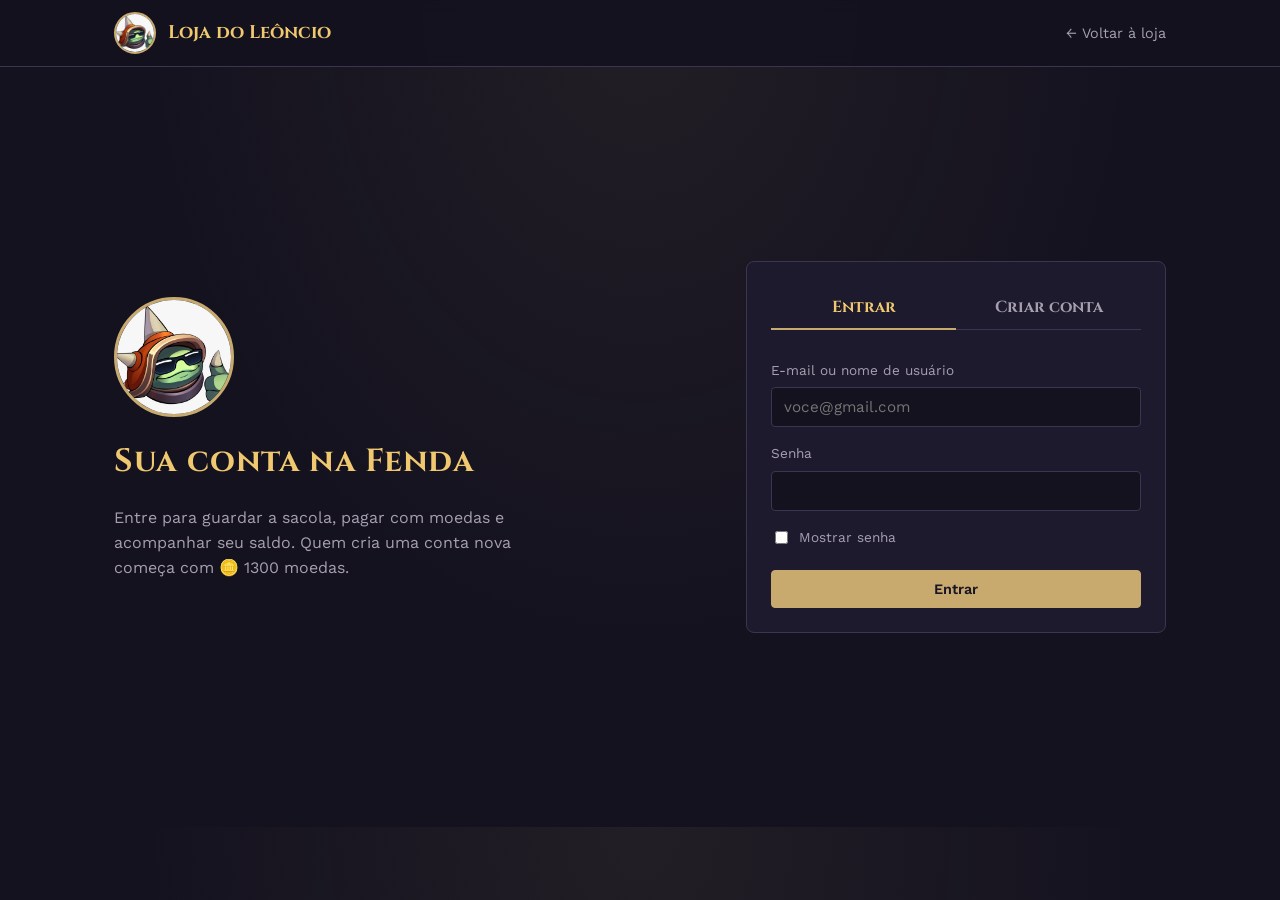
==== login.html @ d1f7e9c5 "Add files via upload" ====
<!DOCTYPE html>
<html lang="pt-BR">
<head>
  <meta charset="UTF-8">
  <meta name="viewport" content="width=device-width, initial-scale=1.0">
  <title>Entrar — Loja do Leôncio</title>
  <link rel="stylesheet" href="style.css">
</head>
<body class="pagina-auth">

  <header class="site-header">
    <div class="container">
      <a href="index.html" class="logo-lockup">
        <img src="imgs/Loja.jpg" alt="Logotipo da Loja do Leôncio">
        <span>Loja do Leôncio</span>
      </a>
      <a href="index.html" class="voltar-link" style="margin:0">&larr; Voltar à loja</a>
    </div>
  </header>

  <main class="auth-layout container">
    <div class="auth-boasvindas">
      <img src="imgs/Loja.jpg" alt="Leôncio, dono da loja" class="imagem-destaque">
      <h1>Sua conta na Fenda</h1>
      <p>Entre para guardar a sacola, pagar com moedas e acompanhar seu saldo. Quem cria uma conta nova começa com 🪙 1300 moedas.</p>
    </div>

    <div class="auth-cartao">
      <div class="auth-abas" role="tablist">
        <button type="button" class="auth-aba ativa" data-aba="entrar" role="tab" aria-selected="true">Entrar</button>
        <button type="button" class="auth-aba" data-aba="registrar" role="tab" aria-selected="false">Criar conta</button>
      </div>

      <p class="auth-aviso" id="auth-aviso" hidden>Entre na sua conta para adicionar itens à sacola.</p>
      <p class="auth-erro" id="auth-erro" role="alert" hidden></p>

      <form id="form-entrar" class="auth-form">
        <label for="identificador">E-mail ou nome de usuário</label>
        <input type="text" id="identificador" name="identificador" autocomplete="username" placeholder="voce@gmail.com" required>

        <label for="senha-entrar">Senha</label>
        <input type="password" id="senha-entrar" name="senha" data-senha autocomplete="current-password" required>

        <label class="mostrar-senha-rotulo"><input type="checkbox" class="mostrar-senha"> Mostrar senha</label>
        <button type="submit" class="btn btn-primary">Entrar</button>
      </form>

      <form id="form-registrar" class="auth-form" hidden>
        <label for="nome_usuario">Nome de usuário</label>
        <input type="text" id="nome_usuario" name="nome_usuario" autocomplete="username" minlength="3" maxlength="20" pattern="[A-Za-z0-9_]+" required>
        <small>3 a 20 caracteres: letras, números ou _</small>

        <label for="email-registrar">E-mail</label>
        <input type="email" id="email-registrar" name="email" autocomplete="email" placeholder="voce@gmail.com" required>

        <label for="senha-registrar">Senha</label>
        <input type="password" id="senha-registrar" name="senha" data-senha autocomplete="new-password" minlength="8" maxlength="72" required>
        <small>Mínimo de 8 caracteres</small>

        <label for="confirmar">Repita a senha</label>
        <input type="password" id="confirmar" name="confirmar" data-senha autocomplete="new-password" required>

        <label class="mostrar-senha-rotulo"><input type="checkbox" class="mostrar-senha"> Mostrar senhas</label>
        <button type="submit" class="btn btn-primary">Criar conta</button>
      </form>
    </div>
  </main>

  <script src="api.js"></script>
  <script src="login.js"></script>
</body>
</html>
---- style.css ----
@import url('https://fonts.googleapis.com/css2?family=Cinzel:wght@500;700&family=Work+Sans:wght@400;500;600&display=swap');

:root {
  --bg: #14121f;
  --surface: #1e1a2e;
  --border: #3c3552;
  --gold: #c8aa6e;
  --gold-bright: #f0c86f;
  --teal: #0ac8b9;
  --text: #efe6d8;
  --text-muted: #a79fb0;
  --radius: 4px;
  --max-width: 1100px;
}

* { box-sizing: border-box; }

html { scroll-behavior: smooth; }

body {
  margin: 0;
  background: var(--bg);
  background-image: radial-gradient(ellipse at top, rgba(200, 170, 110, 0.08), transparent 55%);
  color: var(--text);
  font-family: 'Work Sans', sans-serif;
  line-height: 1.55;
}

h1, h2, h3, h4 {
  font-family: 'Cinzel', serif;
  font-weight: 700;
  letter-spacing: 0.02em;
  color: var(--gold-bright);
  margin: 0 0 0.6em;
}

a { color: var(--teal); }
img { max-width: 100%; display: block; }

.container {
  max-width: var(--max-width);
  margin: 0 auto;
  padding: 0 24px;
}

.site-header {
  position: sticky;
  top: 0;
  z-index: 50;
  background: rgba(20, 18, 31, 0.92);
  backdrop-filter: blur(6px);
  border-bottom: 1px solid var(--border);
}

.site-header .container {
  display: flex;
  align-items: center;
  justify-content: space-between;
  gap: 16px;
  padding-top: 12px;
  padding-bottom: 12px;
}

.logo-lockup {
  display: flex;
  align-items: center;
  gap: 12px;
  text-decoration: none;
}

.logo-lockup img {
  width: 42px;
  height: 42px;
  border-radius: 50%;
  border: 2px solid var(--gold);
  object-fit: cover;
}

.logo-lockup span {
  font-family: 'Cinzel', serif;
  font-weight: 700;
  font-size: 1.15rem;
  color: var(--gold-bright);
}

.main-nav ul {
  list-style: none;
  display: flex;
  gap: 28px;
  margin: 0;
  padding: 0;
}

.main-nav a {
  text-decoration: none;
  color: var(--text);
  font-weight: 500;
  font-size: 0.95rem;
  padding-bottom: 4px;
  border-bottom: 2px solid transparent;
  transition: border-color 0.2s, color 0.2s;
  cursor: pointer;
}

.main-nav a:hover,
.main-nav a.ativo {
  color: var(--gold-bright);
  border-color: var(--gold);
}

.saldo-moedas {
  background: linear-gradient(180deg, var(--gold-bright), var(--gold));
  color: #241c0d;
  font-weight: 700;
  font-size: 0.9rem;
  padding: 7px 14px;
  border-radius: 999px;
  white-space: nowrap;
}

.carrinho-contador {
  display: inline-block;
  min-width: 1.4em;
  padding: 0 5px;
  margin-left: 4px;
  border-radius: 999px;
  background: var(--teal);
  color: #0a1f1d;
  font-size: 0.75rem;
  font-weight: 700;
  text-align: center;
}

.menu-toggle {
  display: none;
  background: none;
  border: 1px solid var(--border);
  border-radius: var(--radius);
  color: var(--text);
  font-size: 1.3rem;
  line-height: 1;
  padding: 6px 10px;
  cursor: pointer;
}

.menu-toggle:hover { border-color: var(--gold); color: var(--gold-bright); }

.btn {
  display: inline-block;
  font-family: 'Work Sans', sans-serif;
  font-weight: 600;
  font-size: 0.9rem;
  padding: 10px 20px;
  border-radius: var(--radius);
  border: 1px solid var(--gold);
  background: transparent;
  color: var(--gold-bright);
  text-decoration: none;
  cursor: pointer;
  transition: background 0.2s, color 0.2s;
}

.btn:hover { background: var(--gold); color: #1a1526; }

.btn-primary { background: var(--gold); color: #1a1526; }
.btn-primary:hover { background: var(--gold-bright); }

section {
  padding: 56px 0;
  border-bottom: 1px solid var(--border);
  scroll-margin-top: 80px;
}

section:last-of-type { border-bottom: none; }

.section-titulo { font-size: 1.6rem; margin-bottom: 8px; }

.section-intro {
  color: var(--text-muted);
  max-width: 640px;
  margin-bottom: 32px;
}

.hero { padding-top: 48px; }

.hero-conteudo {
  display: flex;
  align-items: center;
  gap: 32px;
}

.hero-conteudo .imagem-destaque {
  width: 140px;
  height: 140px;
  object-fit: cover;
  border-radius: 50%;
  border: 3px solid var(--gold);
  flex-shrink: 0;
}

.hero-conteudo h1 { font-size: 2rem; margin-bottom: 12px; }

.hero-conteudo p {
  color: var(--text-muted);
  max-width: 55ch;
  margin-bottom: 20px;
}

.Trilho {
  display: flex;
  overflow-x: auto;
  gap: 16px;
  padding: 6px 4px 14px;
}

.item {
  flex: 0 0 auto;
  width: 130px;
  text-align: center;
  border: 1px solid var(--border);
  border-radius: var(--radius);
  padding: 12px 10px 16px;
  background: var(--surface);
  transition: transform 0.2s, border-color 0.2s;
}

.item:hover { transform: translateY(-3px); border-color: var(--gold); }

.item img {
  width: 80px;
  height: 80px;
  object-fit: cover;
  margin: 0 auto 10px;
  border-radius: var(--radius);
  border: 1px solid var(--border);
}

.item h5 {
  margin: 0 0 6px;
  font-size: 0.85rem;
  font-family: 'Work Sans', sans-serif;
  font-weight: 600;
  color: var(--text);
  min-height: 2.4em;
}

.item .preco {
  color: var(--gold-bright);
  font-weight: 700;
  font-size: 0.85rem;
  margin: 0 0 10px;
}

.item .preco::before { content: '🪙 '; }

.item .btn-add-carrinho {
  display: block;
  width: 100%;
  margin-top: 6px;
  padding: 8px 6px;
  font-size: 0.78rem;
}

.catalogo-bloco { margin-bottom: 36px; }

.catalogo-bloco h3 {
  font-size: 1.15rem;
  margin-bottom: 14px;
  padding-bottom: 8px;
  border-bottom: 1px solid var(--border);
}

#detalhes { display: none; }
#detalhes.visivel { display: block; }

.voltar-link {
  display: inline-block;
  margin-bottom: 24px;
  font-size: 0.9rem;
  color: var(--text-muted);
  text-decoration: none;
  cursor: pointer;
}

.voltar-link:hover { color: var(--gold-bright); }

.detalhes-produto {
  display: grid;
  grid-template-columns: 320px 1fr;
  gap: 40px;
  align-items: start;
}

.detalhes-imagem img {
  width: 100%;
  border-radius: 8px;
  border: 1px solid var(--border);
  background: var(--surface);
  padding: 24px;
}

.detalhes-categoria { color: var(--teal); font-size: 0.85rem; margin-bottom: 6px; }
.detalhes-info h1 { font-size: 1.9rem; margin-bottom: 10px; }

.detalhes-avaliacao { color: var(--gold-bright); margin-bottom: 18px; }
.detalhes-avaliacao span { color: var(--text-muted); font-size: 0.85rem; margin-left: 6px; }

.detalhes-descricao { color: var(--text-muted); max-width: 60ch; margin-bottom: 20px; }

.detalhes-preco { font-size: 1.4rem; font-weight: 700; color: var(--gold-bright); margin-bottom: 4px; }
.detalhes-disponibilidade { color: var(--teal); font-size: 0.9rem; margin-bottom: 20px; }
.detalhes-confirmacao { margin-top: 14px; color: var(--teal); font-size: 0.9rem; }

.carrinho-item {
  display: flex;
  align-items: center;
  gap: 16px;
  padding: 14px 0;
  border-bottom: 1px solid var(--border);
}

.carrinho-item img {
  width: 56px;
  height: 56px;
  object-fit: cover;
  border-radius: var(--radius);
  border: 1px solid var(--border);
  flex-shrink: 0;
}

.carrinho-item-info { flex: 1; }
.carrinho-item-info h4 { margin: 0 0 4px; font-size: 1rem; }
.carrinho-item-info p { margin: 0; color: var(--gold-bright); font-weight: 700; font-size: 0.9rem; }

.btn-remover-item {
  background: transparent;
  border: 1px solid var(--border);
  color: var(--text-muted);
  border-radius: var(--radius);
  padding: 6px 12px;
  font-size: 0.85rem;
  cursor: pointer;
}

.btn-remover-item:hover { border-color: #e2726a; color: #e2726a; }

.carrinho-vazio { color: var(--text-muted); }

.carrinho-total {
  margin-top: 20px;
  font-size: 1.2rem;
  font-weight: 700;
  color: var(--gold-bright);
}

.contato-grid {
  display: grid;
  grid-template-columns: 1.3fr 1fr;
  gap: 48px;
}

#form-contato { display: flex; flex-direction: column; gap: 6px; }

#form-contato label { font-size: 0.85rem; color: var(--text-muted); margin-top: 12px; }

#form-contato input,
#form-contato textarea {
  font-family: 'Work Sans', sans-serif;
  background: var(--surface);
  border: 1px solid var(--border);
  border-radius: var(--radius);
  padding: 10px 12px;
  color: var(--text);
  font-size: 0.95rem;
  resize: vertical;
}

#form-contato input:focus,
#form-contato textarea:focus {
  outline: 2px solid var(--gold);
  outline-offset: 1px;
}

#form-contato button { margin-top: 18px; align-self: flex-start; }

.status-formulario { font-size: 0.9rem; margin-top: 10px; min-height: 1.2em; }
.status-formulario.sucesso { color: var(--teal); }
.status-formulario.erro { color: #e2726a; }

.contato-info p { margin: 8px 0; color: var(--text-muted); }
.contato-info strong { color: var(--text); }

.contato-mapa { margin-top: 20px; }
.contato-mapa img {
  width: 100%;
  max-width: 320px;
  border-radius: 6px;
  border: 1px solid var(--border);
}

footer {
  background: #0f0d18;
  color: var(--text-muted);
  padding: 40px 0 24px;
  border-top: 1px solid var(--border);
}

footer h3 { color: var(--gold-bright); text-align: center; }

.footer-conteudo {
  display: flex;
  justify-content: center;
  align-items: flex-start;
  gap: 48px;
  flex-wrap: wrap;
  margin-top: 20px;
}

.footer-contato p { margin: 6px 0; font-size: 0.9rem; }
.footer-contato strong { color: var(--text); }

.footer-mapa img {
  width: 220px;
  height: auto;
  border-radius: 6px;
  border: 1px solid var(--border);
}

.footer-social {
  display: flex;
  gap: 16px;
  justify-content: center;
  margin-top: 24px;
}

.footer-social a {
  color: var(--text-muted);
  text-decoration: none;
  font-size: 0.85rem;
  border: 1px solid var(--border);
  padding: 6px 14px;
  border-radius: 999px;
  transition: border-color 0.2s, color 0.2s;
}

.footer-social a:hover { border-color: var(--gold); color: var(--gold-bright); }

@media (max-width: 720px) {
  .contato-grid { grid-template-columns: 1fr; }
  .detalhes-produto { grid-template-columns: 1fr; }
}

@media (max-width: 640px) {
  .site-header .container { flex-wrap: wrap; position: relative; }
  .footer-conteudo { gap: 28px; }
  .hero-conteudo { flex-direction: column; text-align: center; }

  .menu-toggle { display: block; order: 3; }

  .main-nav {
    order: 4;
    width: 100%;
    max-height: 0;
    overflow: hidden;
    transition: max-height 0.25s ease;
  }

  .main-nav.aberto { max-height: 260px; }

  .main-nav ul {
    flex-direction: column;
    gap: 4px;
    padding: 12px 0 6px;
  }

  .main-nav a {
    display: block;
    padding: 8px 4px;
  }
}

.conta-logado { display: flex; align-items: center; gap: 12px; }
.conta-nome { font-weight: 600; font-size: 0.9rem; color: var(--text); }
.conta-entrar { padding: 7px 16px; }

.btn-sair {
  background: transparent;
  border: 1px solid var(--border);
  border-radius: var(--radius);
  color: var(--text-muted);
  font-family: inherit;
  font-size: 0.85rem;
  padding: 6px 12px;
  cursor: pointer;
}
.btn-sair:hover { border-color: var(--gold); color: var(--gold-bright); }

.quantidade { display: flex; align-items: center; gap: 10px; }
.quantidade span { min-width: 1.5em; text-align: center; font-weight: 600; }

.btn-qtd {
  width: 30px;
  height: 30px;
  border-radius: var(--radius);
  border: 1px solid var(--border);
  background: transparent;
  color: var(--text);
  font-size: 1.1rem;
  line-height: 1;
  cursor: pointer;
}
.btn-qtd:hover { border-color: var(--gold); color: var(--gold-bright); }

.pagamento {
  margin-top: 28px;
  padding: 20px 24px;
  max-width: 460px;
  background: var(--surface);
  border: 1px solid var(--border);
  border-radius: 8px;
}
.pagamento h3 { font-size: 1.1rem; }

.pagamento-resumo { margin: 0 0 14px; }
.pagamento-resumo div { display: flex; justify-content: space-between; padding: 6px 0; border-bottom: 1px solid var(--border); }
.pagamento-resumo dt { color: var(--text-muted); }
.pagamento-resumo dd { margin: 0; font-weight: 700; color: var(--gold-bright); }
.pagamento-forma { color: var(--text-muted); font-size: 0.9rem; margin: 0 0 14px; }
.btn:disabled { opacity: 0.5; cursor: not-allowed; }

.pagina-auth .site-header .container { justify-content: space-between; }

.auth-layout {
  display: grid;
  grid-template-columns: 1fr minmax(320px, 420px);
  gap: 56px;
  align-items: center;
  min-height: calc(100vh - 140px);
  padding-top: 40px;
  padding-bottom: 40px;
}

.auth-boasvindas .imagem-destaque {
  width: 120px;
  height: 120px;
  object-fit: cover;
  border-radius: 50%;
  border: 3px solid var(--gold);
  margin-bottom: 20px;
}
.auth-boasvindas h1 { font-size: 2rem; }
.auth-boasvindas p { color: var(--text-muted); max-width: 46ch; }

.auth-cartao {
  background: var(--surface);
  border: 1px solid var(--border);
  border-radius: 8px;
  padding: 24px;
}

.auth-abas { display: flex; margin-bottom: 20px; border-bottom: 1px solid var(--border); }

.auth-aba {
  flex: 1;
  background: none;
  border: none;
  border-bottom: 2px solid transparent;
  margin-bottom: -1px;
  padding: 10px 0;
  color: var(--text-muted);
  font-family: 'Cinzel', serif;
  font-weight: 700;
  font-size: 1rem;
  cursor: pointer;
}
.auth-aba:hover { color: var(--text); }
.auth-aba.ativa { color: var(--gold-bright); border-bottom-color: var(--gold); }

.auth-form { display: flex; flex-direction: column; gap: 6px; }
.auth-form[hidden] { display: none; }
.auth-form label { font-size: 0.85rem; color: var(--text-muted); margin-top: 10px; }
.auth-form small { color: var(--text-muted); font-size: 0.78rem; }

.auth-form input[type="text"],
.auth-form input[type="email"],
.auth-form input[type="password"] {
  font-family: 'Work Sans', sans-serif;
  background: var(--bg);
  border: 1px solid var(--border);
  border-radius: var(--radius);
  padding: 10px 12px;
  color: var(--text);
  font-size: 0.95rem;
}
.auth-form input:focus { outline: 2px solid var(--gold); outline-offset: 1px; }

.mostrar-senha-rotulo { display: flex; align-items: center; gap: 8px; cursor: pointer; }
.auth-form button[type="submit"] { margin-top: 16px; }

.auth-erro, .auth-aviso { margin: 0 0 14px; padding: 10px 12px; border-radius: var(--radius); font-size: 0.9rem; }
.auth-erro { color: #f0b3ae; border: 1px solid #e2726a; background: rgba(226, 114, 106, 0.1); }
.auth-aviso { color: var(--teal); border: 1px solid var(--teal); background: rgba(10, 200, 185, 0.08); }
.auth-erro[hidden], .auth-aviso[hidden] { display: none; }

@media (max-width: 720px) {
  .auth-layout { grid-template-columns: 1fr; gap: 28px; min-height: 0; }
}

@media (max-width: 640px) {
  .conta-nome { display: none; }
  .carrinho-item { flex-wrap: wrap; }
}

[hidden] { display: none !important; }
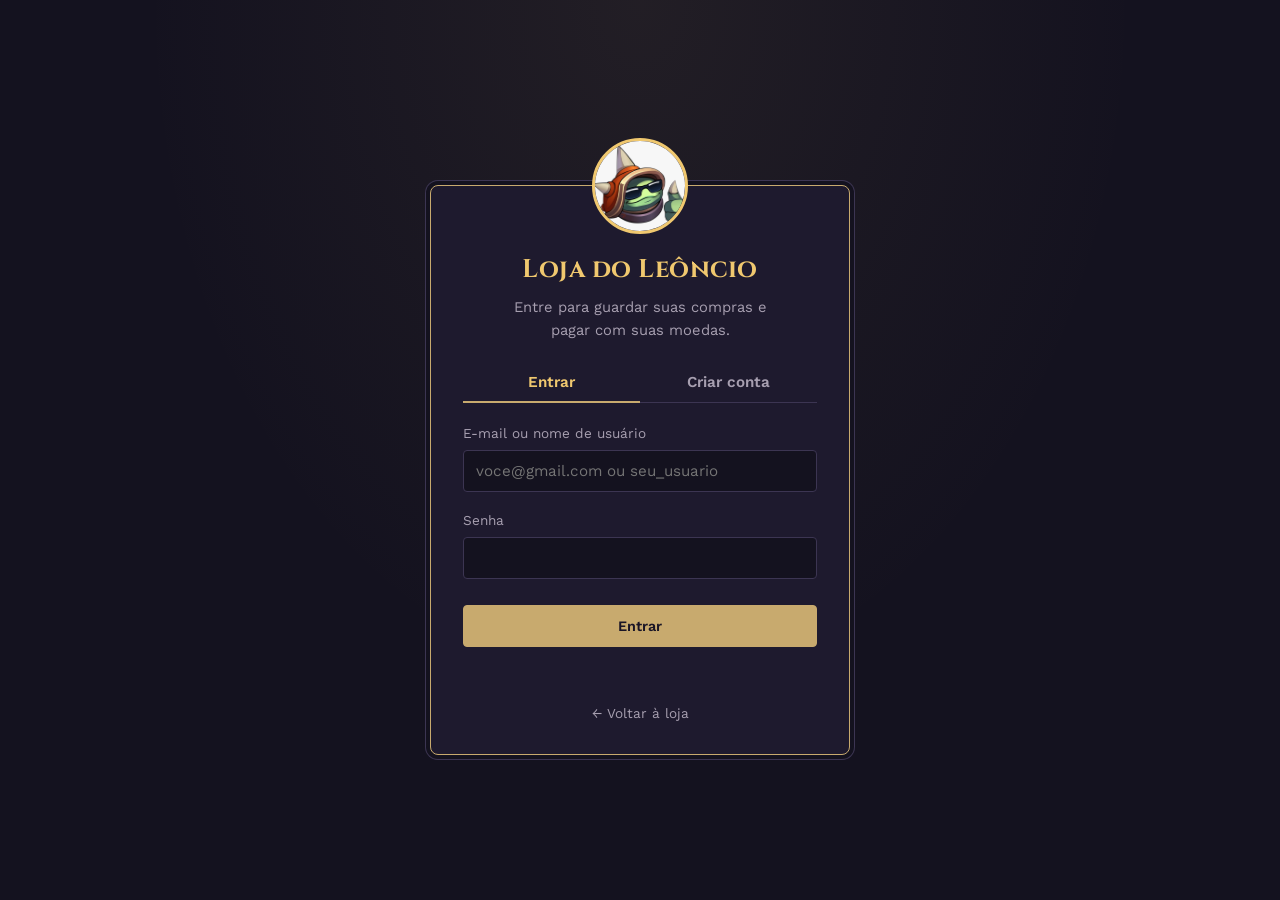
==== commit cad977c6: "Add files via upload" ====
--- a/login.html
+++ b/login.html
@@ -6,64 +6,51 @@
   <title>Entrar — Loja do Leôncio</title>
   <link rel="stylesheet" href="style.css">
 </head>
-<body class="pagina-auth">
+<body class="pagina-login">
 
-  <header class="site-header">
-    <div class="container">
-      <a href="index.html" class="logo-lockup">
-        <img src="imgs/Loja.jpg" alt="Logotipo da Loja do Leôncio">
-        <span>Loja do Leôncio</span>
-      </a>
-      <a href="index.html" class="voltar-link" style="margin:0">&larr; Voltar à loja</a>
-    </div>
-  </header>
+  <main class="login-cartao">
+    <a href="index.html" class="login-medalhao" aria-label="Voltar para a loja">
+      <img src="imgs/Loja.jpg" alt="Logotipo da Loja do Leôncio">
+    </a>
 
-  <main class="auth-layout container">
-    <div class="auth-boasvindas">
-      <img src="imgs/Loja.jpg" alt="Leôncio, dono da loja" class="imagem-destaque">
-      <h1>Sua conta na Fenda</h1>
-      <p>Entre para guardar a sacola, pagar com moedas e acompanhar seu saldo. Quem cria uma conta nova começa com 🪙 1300 moedas.</p>
+    <h1>Loja do Leôncio</h1>
+    <p class="login-subtitulo">Entre para guardar suas compras e pagar com suas moedas.</p>
+
+    <div class="login-abas" role="tablist">
+      <button type="button" role="tab" id="aba-entrar" aria-selected="true" aria-controls="form-login">Entrar</button>
+      <button type="button" role="tab" id="aba-cadastro" aria-selected="false" aria-controls="form-cadastro">Criar conta</button>
     </div>
 
-    <div class="auth-cartao">
-      <div class="auth-abas" role="tablist">
-        <button type="button" class="auth-aba ativa" data-aba="entrar" role="tab" aria-selected="true">Entrar</button>
-        <button type="button" class="auth-aba" data-aba="registrar" role="tab" aria-selected="false">Criar conta</button>
-      </div>
+    <!-- Entrar: e-mail OU nome de usuário -->
+    <form id="form-login" class="login-form" role="tabpanel" aria-labelledby="aba-entrar" novalidate>
+      <label for="login-identificador">E-mail ou nome de usuário</label>
+      <input type="text" id="login-identificador" autocomplete="username" placeholder="voce@gmail.com ou seu_usuario">
 
-      <p class="auth-aviso" id="auth-aviso" hidden>Entre na sua conta para adicionar itens à sacola.</p>
-      <p class="auth-erro" id="auth-erro" role="alert" hidden></p>
+      <label for="login-senha">Senha</label>
+      <input type="password" id="login-senha" autocomplete="current-password">
 
-      <form id="form-entrar" class="auth-form">
-        <label for="identificador">E-mail ou nome de usuário</label>
-        <input type="text" id="identificador" name="identificador" autocomplete="username" placeholder="voce@gmail.com" required>
+      <button type="submit" class="btn btn-primary">Entrar</button>
+    </form>
 
-        <label for="senha-entrar">Senha</label>
-        <input type="password" id="senha-entrar" name="senha" data-senha autocomplete="current-password" required>
+    <!-- Criar conta -->
+    <form id="form-cadastro" class="login-form" role="tabpanel" aria-labelledby="aba-cadastro" hidden novalidate>
+      <label for="cadastro-usuario">Nome de usuário</label>
+      <input type="text" id="cadastro-usuario" autocomplete="username" maxlength="20" placeholder="3 a 20 letras, números ou _">
 
-        <label class="mostrar-senha-rotulo"><input type="checkbox" class="mostrar-senha"> Mostrar senha</label>
-        <button type="submit" class="btn btn-primary">Entrar</button>
-      </form>
+      <label for="cadastro-email">E-mail</label>
+      <input type="email" id="cadastro-email" autocomplete="email" placeholder="voce@gmail.com">
 
-      <form id="form-registrar" class="auth-form" hidden>
-        <label for="nome_usuario">Nome de usuário</label>
-        <input type="text" id="nome_usuario" name="nome_usuario" autocomplete="username" minlength="3" maxlength="20" pattern="[A-Za-z0-9_]+" required>
-        <small>3 a 20 caracteres: letras, números ou _</small>
+      <label for="cadastro-senha">Senha</label>
+      <input type="password" id="cadastro-senha" autocomplete="new-password" placeholder="Mínimo de 8 caracteres">
 
-        <label for="email-registrar">E-mail</label>
-        <input type="email" id="email-registrar" name="email" autocomplete="email" placeholder="voce@gmail.com" required>
+      <label for="cadastro-senha2">Repita a senha</label>
+      <input type="password" id="cadastro-senha2" autocomplete="new-password">
 
-        <label for="senha-registrar">Senha</label>
-        <input type="password" id="senha-registrar" name="senha" data-senha autocomplete="new-password" minlength="8" maxlength="72" required>
-        <small>Mínimo de 8 caracteres</small>
+      <button type="submit" class="btn btn-primary">Criar conta e ganhar 🪙 1300</button>
+    </form>
 
-        <label for="confirmar">Repita a senha</label>
-        <input type="password" id="confirmar" name="confirmar" data-senha autocomplete="new-password" required>
-
-        <label class="mostrar-senha-rotulo"><input type="checkbox" class="mostrar-senha"> Mostrar senhas</label>
-        <button type="submit" class="btn btn-primary">Criar conta</button>
-      </form>
-    </div>
+    <p id="login-status" class="status-formulario" role="status"></p>
+    <a href="index.html" class="login-voltar">&larr; Voltar à loja</a>
   </main>
 
   <script src="api.js"></script>
--- a/style.css
+++ b/style.css
@@ -1,614 +1,626 @@
-@import url('https://fonts.googleapis.com/css2?family=Cinzel:wght@500;700&family=Work+Sans:wght@400;500;600&display=swap');
-
-:root {
-  --bg: #14121f;
-  --surface: #1e1a2e;
-  --border: #3c3552;
-  --gold: #c8aa6e;
-  --gold-bright: #f0c86f;
-  --teal: #0ac8b9;
-  --text: #efe6d8;
-  --text-muted: #a79fb0;
-  --radius: 4px;
-  --max-width: 1100px;
-}
-
-* { box-sizing: border-box; }
-
-html { scroll-behavior: smooth; }
-
-body {
-  margin: 0;
-  background: var(--bg);
-  background-image: radial-gradient(ellipse at top, rgba(200, 170, 110, 0.08), transparent 55%);
-  color: var(--text);
-  font-family: 'Work Sans', sans-serif;
-  line-height: 1.55;
-}
-
-h1, h2, h3, h4 {
-  font-family: 'Cinzel', serif;
-  font-weight: 700;
-  letter-spacing: 0.02em;
-  color: var(--gold-bright);
-  margin: 0 0 0.6em;
-}
-
-a { color: var(--teal); }
-img { max-width: 100%; display: block; }
-
-.container {
-  max-width: var(--max-width);
-  margin: 0 auto;
-  padding: 0 24px;
-}
-
-.site-header {
-  position: sticky;
-  top: 0;
-  z-index: 50;
-  background: rgba(20, 18, 31, 0.92);
-  backdrop-filter: blur(6px);
-  border-bottom: 1px solid var(--border);
-}
-
-.site-header .container {
-  display: flex;
-  align-items: center;
-  justify-content: space-between;
-  gap: 16px;
-  padding-top: 12px;
-  padding-bottom: 12px;
-}
-
-.logo-lockup {
-  display: flex;
-  align-items: center;
-  gap: 12px;
-  text-decoration: none;
-}
-
-.logo-lockup img {
-  width: 42px;
-  height: 42px;
-  border-radius: 50%;
-  border: 2px solid var(--gold);
-  object-fit: cover;
-}
-
-.logo-lockup span {
-  font-family: 'Cinzel', serif;
-  font-weight: 700;
-  font-size: 1.15rem;
-  color: var(--gold-bright);
-}
-
-.main-nav ul {
-  list-style: none;
-  display: flex;
-  gap: 28px;
-  margin: 0;
-  padding: 0;
-}
-
-.main-nav a {
-  text-decoration: none;
-  color: var(--text);
-  font-weight: 500;
-  font-size: 0.95rem;
-  padding-bottom: 4px;
-  border-bottom: 2px solid transparent;
-  transition: border-color 0.2s, color 0.2s;
-  cursor: pointer;
-}
-
-.main-nav a:hover,
-.main-nav a.ativo {
-  color: var(--gold-bright);
-  border-color: var(--gold);
-}
-
-.saldo-moedas {
-  background: linear-gradient(180deg, var(--gold-bright), var(--gold));
-  color: #241c0d;
-  font-weight: 700;
-  font-size: 0.9rem;
-  padding: 7px 14px;
-  border-radius: 999px;
-  white-space: nowrap;
-}
-
-.carrinho-contador {
-  display: inline-block;
-  min-width: 1.4em;
-  padding: 0 5px;
-  margin-left: 4px;
-  border-radius: 999px;
-  background: var(--teal);
-  color: #0a1f1d;
-  font-size: 0.75rem;
-  font-weight: 700;
-  text-align: center;
-}
-
-.menu-toggle {
-  display: none;
-  background: none;
-  border: 1px solid var(--border);
-  border-radius: var(--radius);
-  color: var(--text);
-  font-size: 1.3rem;
-  line-height: 1;
-  padding: 6px 10px;
-  cursor: pointer;
-}
-
-.menu-toggle:hover { border-color: var(--gold); color: var(--gold-bright); }
-
-.btn {
-  display: inline-block;
-  font-family: 'Work Sans', sans-serif;
-  font-weight: 600;
-  font-size: 0.9rem;
-  padding: 10px 20px;
-  border-radius: var(--radius);
-  border: 1px solid var(--gold);
-  background: transparent;
-  color: var(--gold-bright);
-  text-decoration: none;
-  cursor: pointer;
-  transition: background 0.2s, color 0.2s;
-}
-
-.btn:hover { background: var(--gold); color: #1a1526; }
-
-.btn-primary { background: var(--gold); color: #1a1526; }
-.btn-primary:hover { background: var(--gold-bright); }
-
-section {
-  padding: 56px 0;
-  border-bottom: 1px solid var(--border);
-  scroll-margin-top: 80px;
-}
-
-section:last-of-type { border-bottom: none; }
-
-.section-titulo { font-size: 1.6rem; margin-bottom: 8px; }
-
-.section-intro {
-  color: var(--text-muted);
-  max-width: 640px;
-  margin-bottom: 32px;
-}
-
-.hero { padding-top: 48px; }
-
-.hero-conteudo {
-  display: flex;
-  align-items: center;
-  gap: 32px;
-}
-
-.hero-conteudo .imagem-destaque {
-  width: 140px;
-  height: 140px;
-  object-fit: cover;
-  border-radius: 50%;
-  border: 3px solid var(--gold);
-  flex-shrink: 0;
-}
-
-.hero-conteudo h1 { font-size: 2rem; margin-bottom: 12px; }
-
-.hero-conteudo p {
-  color: var(--text-muted);
-  max-width: 55ch;
-  margin-bottom: 20px;
-}
-
-.Trilho {
-  display: flex;
-  overflow-x: auto;
-  gap: 16px;
-  padding: 6px 4px 14px;
-}
-
-.item {
-  flex: 0 0 auto;
-  width: 130px;
-  text-align: center;
-  border: 1px solid var(--border);
-  border-radius: var(--radius);
-  padding: 12px 10px 16px;
-  background: var(--surface);
-  transition: transform 0.2s, border-color 0.2s;
-}
-
-.item:hover { transform: translateY(-3px); border-color: var(--gold); }
-
-.item img {
-  width: 80px;
-  height: 80px;
-  object-fit: cover;
-  margin: 0 auto 10px;
-  border-radius: var(--radius);
-  border: 1px solid var(--border);
-}
-
-.item h5 {
-  margin: 0 0 6px;
-  font-size: 0.85rem;
-  font-family: 'Work Sans', sans-serif;
-  font-weight: 600;
-  color: var(--text);
-  min-height: 2.4em;
-}
-
-.item .preco {
-  color: var(--gold-bright);
-  font-weight: 700;
-  font-size: 0.85rem;
-  margin: 0 0 10px;
-}
-
-.item .preco::before { content: '🪙 '; }
-
-.item .btn-add-carrinho {
-  display: block;
-  width: 100%;
-  margin-top: 6px;
-  padding: 8px 6px;
-  font-size: 0.78rem;
-}
-
-.catalogo-bloco { margin-bottom: 36px; }
-
-.catalogo-bloco h3 {
-  font-size: 1.15rem;
-  margin-bottom: 14px;
-  padding-bottom: 8px;
-  border-bottom: 1px solid var(--border);
-}
-
-#detalhes { display: none; }
-#detalhes.visivel { display: block; }
-
-.voltar-link {
-  display: inline-block;
-  margin-bottom: 24px;
-  font-size: 0.9rem;
-  color: var(--text-muted);
-  text-decoration: none;
-  cursor: pointer;
-}
-
-.voltar-link:hover { color: var(--gold-bright); }
-
-.detalhes-produto {
-  display: grid;
-  grid-template-columns: 320px 1fr;
-  gap: 40px;
-  align-items: start;
-}
-
-.detalhes-imagem img {
-  width: 100%;
-  border-radius: 8px;
-  border: 1px solid var(--border);
-  background: var(--surface);
-  padding: 24px;
-}
-
-.detalhes-categoria { color: var(--teal); font-size: 0.85rem; margin-bottom: 6px; }
-.detalhes-info h1 { font-size: 1.9rem; margin-bottom: 10px; }
-
-.detalhes-avaliacao { color: var(--gold-bright); margin-bottom: 18px; }
-.detalhes-avaliacao span { color: var(--text-muted); font-size: 0.85rem; margin-left: 6px; }
-
-.detalhes-descricao { color: var(--text-muted); max-width: 60ch; margin-bottom: 20px; }
-
-.detalhes-preco { font-size: 1.4rem; font-weight: 700; color: var(--gold-bright); margin-bottom: 4px; }
-.detalhes-disponibilidade { color: var(--teal); font-size: 0.9rem; margin-bottom: 20px; }
-.detalhes-confirmacao { margin-top: 14px; color: var(--teal); font-size: 0.9rem; }
-
-.carrinho-item {
-  display: flex;
-  align-items: center;
-  gap: 16px;
-  padding: 14px 0;
-  border-bottom: 1px solid var(--border);
-}
-
-.carrinho-item img {
-  width: 56px;
-  height: 56px;
-  object-fit: cover;
-  border-radius: var(--radius);
-  border: 1px solid var(--border);
-  flex-shrink: 0;
-}
-
-.carrinho-item-info { flex: 1; }
-.carrinho-item-info h4 { margin: 0 0 4px; font-size: 1rem; }
-.carrinho-item-info p { margin: 0; color: var(--gold-bright); font-weight: 700; font-size: 0.9rem; }
-
-.btn-remover-item {
-  background: transparent;
-  border: 1px solid var(--border);
-  color: var(--text-muted);
-  border-radius: var(--radius);
-  padding: 6px 12px;
-  font-size: 0.85rem;
-  cursor: pointer;
-}
-
-.btn-remover-item:hover { border-color: #e2726a; color: #e2726a; }
-
-.carrinho-vazio { color: var(--text-muted); }
-
-.carrinho-total {
-  margin-top: 20px;
-  font-size: 1.2rem;
-  font-weight: 700;
-  color: var(--gold-bright);
-}
-
-.contato-grid {
-  display: grid;
-  grid-template-columns: 1.3fr 1fr;
-  gap: 48px;
-}
-
-#form-contato { display: flex; flex-direction: column; gap: 6px; }
-
-#form-contato label { font-size: 0.85rem; color: var(--text-muted); margin-top: 12px; }
-
-#form-contato input,
-#form-contato textarea {
-  font-family: 'Work Sans', sans-serif;
-  background: var(--surface);
-  border: 1px solid var(--border);
-  border-radius: var(--radius);
-  padding: 10px 12px;
-  color: var(--text);
-  font-size: 0.95rem;
-  resize: vertical;
-}
-
-#form-contato input:focus,
-#form-contato textarea:focus {
-  outline: 2px solid var(--gold);
-  outline-offset: 1px;
-}
-
-#form-contato button { margin-top: 18px; align-self: flex-start; }
-
-.status-formulario { font-size: 0.9rem; margin-top: 10px; min-height: 1.2em; }
-.status-formulario.sucesso { color: var(--teal); }
-.status-formulario.erro { color: #e2726a; }
-
-.contato-info p { margin: 8px 0; color: var(--text-muted); }
-.contato-info strong { color: var(--text); }
-
-.contato-mapa { margin-top: 20px; }
-.contato-mapa img {
-  width: 100%;
-  max-width: 320px;
-  border-radius: 6px;
-  border: 1px solid var(--border);
-}
-
-footer {
-  background: #0f0d18;
-  color: var(--text-muted);
-  padding: 40px 0 24px;
-  border-top: 1px solid var(--border);
-}
-
-footer h3 { color: var(--gold-bright); text-align: center; }
-
-.footer-conteudo {
-  display: flex;
-  justify-content: center;
-  align-items: flex-start;
-  gap: 48px;
-  flex-wrap: wrap;
-  margin-top: 20px;
-}
-
-.footer-contato p { margin: 6px 0; font-size: 0.9rem; }
-.footer-contato strong { color: var(--text); }
-
-.footer-mapa img {
-  width: 220px;
-  height: auto;
-  border-radius: 6px;
-  border: 1px solid var(--border);
-}
-
-.footer-social {
-  display: flex;
-  gap: 16px;
-  justify-content: center;
-  margin-top: 24px;
-}
-
-.footer-social a {
-  color: var(--text-muted);
-  text-decoration: none;
-  font-size: 0.85rem;
-  border: 1px solid var(--border);
-  padding: 6px 14px;
-  border-radius: 999px;
-  transition: border-color 0.2s, color 0.2s;
-}
-
-.footer-social a:hover { border-color: var(--gold); color: var(--gold-bright); }
-
-@media (max-width: 720px) {
-  .contato-grid { grid-template-columns: 1fr; }
-  .detalhes-produto { grid-template-columns: 1fr; }
-}
-
-@media (max-width: 640px) {
-  .site-header .container { flex-wrap: wrap; position: relative; }
-  .footer-conteudo { gap: 28px; }
-  .hero-conteudo { flex-direction: column; text-align: center; }
-
-  .menu-toggle { display: block; order: 3; }
-
-  .main-nav {
-    order: 4;
-    width: 100%;
-    max-height: 0;
-    overflow: hidden;
-    transition: max-height 0.25s ease;
-  }
-
-  .main-nav.aberto { max-height: 260px; }
-
-  .main-nav ul {
-    flex-direction: column;
-    gap: 4px;
-    padding: 12px 0 6px;
-  }
-
-  .main-nav a {
-    display: block;
-    padding: 8px 4px;
-  }
-}
-
-.conta-logado { display: flex; align-items: center; gap: 12px; }
-.conta-nome { font-weight: 600; font-size: 0.9rem; color: var(--text); }
-.conta-entrar { padding: 7px 16px; }
-
-.btn-sair {
-  background: transparent;
-  border: 1px solid var(--border);
-  border-radius: var(--radius);
-  color: var(--text-muted);
-  font-family: inherit;
-  font-size: 0.85rem;
-  padding: 6px 12px;
-  cursor: pointer;
-}
-.btn-sair:hover { border-color: var(--gold); color: var(--gold-bright); }
-
-.quantidade { display: flex; align-items: center; gap: 10px; }
-.quantidade span { min-width: 1.5em; text-align: center; font-weight: 600; }
-
-.btn-qtd {
-  width: 30px;
-  height: 30px;
-  border-radius: var(--radius);
-  border: 1px solid var(--border);
-  background: transparent;
-  color: var(--text);
-  font-size: 1.1rem;
-  line-height: 1;
-  cursor: pointer;
-}
-.btn-qtd:hover { border-color: var(--gold); color: var(--gold-bright); }
-
-.pagamento {
-  margin-top: 28px;
-  padding: 20px 24px;
-  max-width: 460px;
-  background: var(--surface);
-  border: 1px solid var(--border);
-  border-radius: 8px;
-}
-.pagamento h3 { font-size: 1.1rem; }
-
-.pagamento-resumo { margin: 0 0 14px; }
-.pagamento-resumo div { display: flex; justify-content: space-between; padding: 6px 0; border-bottom: 1px solid var(--border); }
-.pagamento-resumo dt { color: var(--text-muted); }
-.pagamento-resumo dd { margin: 0; font-weight: 700; color: var(--gold-bright); }
-.pagamento-forma { color: var(--text-muted); font-size: 0.9rem; margin: 0 0 14px; }
-.btn:disabled { opacity: 0.5; cursor: not-allowed; }
-
-.pagina-auth .site-header .container { justify-content: space-between; }
-
-.auth-layout {
-  display: grid;
-  grid-template-columns: 1fr minmax(320px, 420px);
-  gap: 56px;
-  align-items: center;
-  min-height: calc(100vh - 140px);
-  padding-top: 40px;
-  padding-bottom: 40px;
-}
-
-.auth-boasvindas .imagem-destaque {
-  width: 120px;
-  height: 120px;
-  object-fit: cover;
-  border-radius: 50%;
-  border: 3px solid var(--gold);
-  margin-bottom: 20px;
-}
-.auth-boasvindas h1 { font-size: 2rem; }
-.auth-boasvindas p { color: var(--text-muted); max-width: 46ch; }
-
-.auth-cartao {
-  background: var(--surface);
-  border: 1px solid var(--border);
-  border-radius: 8px;
-  padding: 24px;
-}
-
-.auth-abas { display: flex; margin-bottom: 20px; border-bottom: 1px solid var(--border); }
-
-.auth-aba {
-  flex: 1;
-  background: none;
-  border: none;
-  border-bottom: 2px solid transparent;
-  margin-bottom: -1px;
-  padding: 10px 0;
-  color: var(--text-muted);
-  font-family: 'Cinzel', serif;
-  font-weight: 700;
-  font-size: 1rem;
-  cursor: pointer;
-}
-.auth-aba:hover { color: var(--text); }
-.auth-aba.ativa { color: var(--gold-bright); border-bottom-color: var(--gold); }
-
-.auth-form { display: flex; flex-direction: column; gap: 6px; }
-.auth-form[hidden] { display: none; }
-.auth-form label { font-size: 0.85rem; color: var(--text-muted); margin-top: 10px; }
-.auth-form small { color: var(--text-muted); font-size: 0.78rem; }
-
-.auth-form input[type="text"],
-.auth-form input[type="email"],
-.auth-form input[type="password"] {
-  font-family: 'Work Sans', sans-serif;
-  background: var(--bg);
-  border: 1px solid var(--border);
-  border-radius: var(--radius);
-  padding: 10px 12px;
-  color: var(--text);
-  font-size: 0.95rem;
-}
-.auth-form input:focus { outline: 2px solid var(--gold); outline-offset: 1px; }
-
-.mostrar-senha-rotulo { display: flex; align-items: center; gap: 8px; cursor: pointer; }
-.auth-form button[type="submit"] { margin-top: 16px; }
-
-.auth-erro, .auth-aviso { margin: 0 0 14px; padding: 10px 12px; border-radius: var(--radius); font-size: 0.9rem; }
-.auth-erro { color: #f0b3ae; border: 1px solid #e2726a; background: rgba(226, 114, 106, 0.1); }
-.auth-aviso { color: var(--teal); border: 1px solid var(--teal); background: rgba(10, 200, 185, 0.08); }
-.auth-erro[hidden], .auth-aviso[hidden] { display: none; }
-
-@media (max-width: 720px) {
-  .auth-layout { grid-template-columns: 1fr; gap: 28px; min-height: 0; }
-}
-
-@media (max-width: 640px) {
-  .conta-nome { display: none; }
-  .carrinho-item { flex-wrap: wrap; }
-}
-
-[hidden] { display: none !important; }
+@import url('https://fonts.googleapis.com/css2?family=Cinzel:wght@500;700&family=Work+Sans:wght@400;500;600&display=swap');
+
+/* Tokens */
+:root {
+  --bg: #14121f;
+  --surface: #1e1a2e;
+  --border: #3c3552;
+  --gold: #c8aa6e;
+  --gold-bright: #f0c86f;
+  --teal: #0ac8b9;
+  --text: #efe6d8;
+  --text-muted: #a79fb0;
+  --radius: 4px;
+  --max-width: 1100px;
+}
+
+* { box-sizing: border-box; }
+
+html { scroll-behavior: smooth; }
+
+body {
+  margin: 0;
+  background: var(--bg);
+  background-image: radial-gradient(ellipse at top, rgba(200, 170, 110, 0.08), transparent 55%);
+  color: var(--text);
+  font-family: 'Work Sans', sans-serif;
+  line-height: 1.55;
+}
+
+h1, h2, h3, h4 {
+  font-family: 'Cinzel', serif;
+  font-weight: 700;
+  letter-spacing: 0.02em;
+  color: var(--gold-bright);
+  margin: 0 0 0.6em;
+}
+
+a { color: var(--teal); }
+img { max-width: 100%; display: block; }
+
+.container {
+  max-width: var(--max-width);
+  margin: 0 auto;
+  padding: 0 24px;
+}
+
+/* Header Nav */
+.site-header {
+  position: sticky;
+  top: 0;
+  z-index: 50;
+  background: rgba(20, 18, 31, 0.92);
+  backdrop-filter: blur(6px);
+  border-bottom: 1px solid var(--border);
+}
+
+.site-header .container {
+  display: flex;
+  align-items: center;
+  justify-content: space-between;
+  gap: 16px;
+  padding-top: 12px;
+  padding-bottom: 12px;
+}
+
+.logo-lockup {
+  display: flex;
+  align-items: center;
+  gap: 12px;
+  text-decoration: none;
+}
+
+.logo-lockup img {
+  width: 42px;
+  height: 42px;
+  border-radius: 50%;
+  border: 2px solid var(--gold);
+  object-fit: cover;
+}
+
+.logo-lockup span {
+  font-family: 'Cinzel', serif;
+  font-weight: 700;
+  font-size: 1.15rem;
+  color: var(--gold-bright);
+}
+
+.main-nav ul {
+  list-style: none;
+  display: flex;
+  gap: 28px;
+  margin: 0;
+  padding: 0;
+}
+
+.main-nav a {
+  text-decoration: none;
+  color: var(--text);
+  font-weight: 500;
+  font-size: 0.95rem;
+  padding-bottom: 4px;
+  border-bottom: 2px solid transparent;
+  transition: border-color 0.2s, color 0.2s;
+  cursor: pointer;
+}
+
+.main-nav a:hover,
+.main-nav a.ativo {
+  color: var(--gold-bright);
+  border-color: var(--gold);
+}
+
+.saldo-moedas {
+  background: linear-gradient(180deg, var(--gold-bright), var(--gold));
+  color: #241c0d;
+  font-weight: 700;
+  font-size: 0.9rem;
+  padding: 7px 14px;
+  border-radius: 999px;
+  white-space: nowrap;
+}
+
+.carrinho-contador {
+  display: inline-block;
+  min-width: 1.4em;
+  padding: 0 5px;
+  margin-left: 4px;
+  border-radius: 999px;
+  background: var(--teal);
+  color: #0a1f1d;
+  font-size: 0.75rem;
+  font-weight: 700;
+  text-align: center;
+}
+
+/* Menu responsivo */
+.menu-toggle {
+  display: none;
+  background: none;
+  border: 1px solid var(--border);
+  border-radius: var(--radius);
+  color: var(--text);
+  font-size: 1.3rem;
+  line-height: 1;
+  padding: 6px 10px;
+  cursor: pointer;
+}
+
+.menu-toggle:hover { border-color: var(--gold); color: var(--gold-bright); }
+
+/* Buttons */
+.btn {
+  display: inline-block;
+  font-family: 'Work Sans', sans-serif;
+  font-weight: 600;
+  font-size: 0.9rem;
+  padding: 10px 20px;
+  border-radius: var(--radius);
+  border: 1px solid var(--gold);
+  background: transparent;
+  color: var(--gold-bright);
+  text-decoration: none;
+  cursor: pointer;
+  transition: background 0.2s, color 0.2s;
+}
+
+.btn:hover { background: var(--gold); color: #1a1526; }
+
+.btn-primary { background: var(--gold); color: #1a1526; }
+.btn-primary:hover { background: var(--gold-bright); }
+
+/* Sections */
+section {
+  padding: 56px 0;
+  border-bottom: 1px solid var(--border);
+  scroll-margin-top: 80px;
+}
+
+section:last-of-type { border-bottom: none; }
+
+.section-titulo { font-size: 1.6rem; margin-bottom: 8px; }
+
+.section-intro {
+  color: var(--text-muted);
+  max-width: 640px;
+  margin-bottom: 32px;
+}
+
+/* Hero (Início) */
+.hero { padding-top: 48px; }
+
+.hero-conteudo {
+  display: flex;
+  align-items: center;
+  gap: 32px;
+}
+
+.hero-conteudo .imagem-destaque {
+  width: 140px;
+  height: 140px;
+  object-fit: cover;
+  border-radius: 50%;
+  border: 3px solid var(--gold);
+  flex-shrink: 0;
+}
+
+.hero-conteudo h1 { font-size: 2rem; margin-bottom: 12px; }
+
+.hero-conteudo p {
+  color: var(--text-muted);
+  max-width: 55ch;
+  margin-bottom: 20px;
+}
+
+/* Product cards  trilhos */
+.Trilho {
+  display: flex;
+  overflow-x: auto;
+  gap: 16px;
+  padding: 6px 4px 14px;
+}
+
+.item {
+  flex: 0 0 auto;
+  width: 130px;
+  text-align: center;
+  border: 1px solid var(--border);
+  border-radius: var(--radius);
+  padding: 12px 10px 16px;
+  background: var(--surface);
+  transition: transform 0.2s, border-color 0.2s;
+}
+
+.item:hover { transform: translateY(-3px); border-color: var(--gold); }
+
+.item img {
+  width: 80px;
+  height: 80px;
+  object-fit: cover;
+  margin: 0 auto 10px;
+  border-radius: var(--radius);
+  border: 1px solid var(--border);
+}
+
+.item h5 {
+  margin: 0 0 6px;
+  font-size: 0.85rem;
+  font-family: 'Work Sans', sans-serif;
+  font-weight: 600;
+  color: var(--text);
+  min-height: 2.4em;
+}
+
+.item .preco {
+  color: var(--gold-bright);
+  font-weight: 700;
+  font-size: 0.85rem;
+  margin: 0 0 10px;
+}
+
+.item .preco::before { content: '🪙 '; }
+
+.item .btn-add-carrinho {
+  display: block;
+  width: 100%;
+  margin-top: 6px;
+  padding: 8px 6px;
+  font-size: 0.78rem;
+}
+
+.catalogo-bloco { margin-bottom: 36px; }
+
+.catalogo-bloco h3 {
+  font-size: 1.15rem;
+  margin-bottom: 14px;
+  padding-bottom: 8px;
+  border-bottom: 1px solid var(--border);
+}
+
+/* Detalhes do produto */
+#detalhes { display: none; }
+#detalhes.visivel { display: block; }
+
+.voltar-link {
+  display: inline-block;
+  margin-bottom: 24px;
+  font-size: 0.9rem;
+  color: var(--text-muted);
+  text-decoration: none;
+  cursor: pointer;
+}
+
+.voltar-link:hover { color: var(--gold-bright); }
+
+.detalhes-produto {
+  display: grid;
+  grid-template-columns: 320px 1fr;
+  gap: 40px;
+  align-items: start;
+}
+
+.detalhes-imagem img {
+  width: 100%;
+  border-radius: 8px;
+  border: 1px solid var(--border);
+  background: var(--surface);
+  padding: 24px;
+}
+
+.detalhes-categoria { color: var(--teal); font-size: 0.85rem; margin-bottom: 6px; }
+.detalhes-info h1 { font-size: 1.9rem; margin-bottom: 10px; }
+
+.detalhes-avaliacao { color: var(--gold-bright); margin-bottom: 18px; }
+.detalhes-avaliacao span { color: var(--text-muted); font-size: 0.85rem; margin-left: 6px; }
+
+.detalhes-descricao { color: var(--text-muted); max-width: 60ch; margin-bottom: 20px; }
+
+.detalhes-preco { font-size: 1.4rem; font-weight: 700; color: var(--gold-bright); margin-bottom: 4px; }
+.detalhes-disponibilidade { color: var(--teal); font-size: 0.9rem; margin-bottom: 20px; }
+.detalhes-confirmacao { margin-top: 14px; color: var(--teal); font-size: 0.9rem; }
+
+/* Carrinho */
+.carrinho-item {
+  display: flex;
+  align-items: center;
+  gap: 16px;
+  padding: 14px 0;
+  border-bottom: 1px solid var(--border);
+}
+
+.carrinho-item img {
+  width: 56px;
+  height: 56px;
+  object-fit: cover;
+  border-radius: var(--radius);
+  border: 1px solid var(--border);
+  flex-shrink: 0;
+}
+
+.carrinho-item-info { flex: 1; }
+.carrinho-item-info h4 { margin: 0 0 4px; font-size: 1rem; }
+.carrinho-item-info p { margin: 0; color: var(--gold-bright); font-weight: 700; font-size: 0.9rem; }
+
+.btn-remover-item {
+  background: transparent;
+  border: 1px solid var(--border);
+  color: var(--text-muted);
+  border-radius: var(--radius);
+  padding: 6px 12px;
+  font-size: 0.85rem;
+  cursor: pointer;
+}
+
+.btn-remover-item:hover { border-color: #e2726a; color: #e2726a; }
+
+.carrinho-vazio { color: var(--text-muted); }
+
+.carrinho-total {
+  margin-top: 20px;
+  font-size: 1.2rem;
+  font-weight: 700;
+  color: var(--gold-bright);
+}
+
+/* Contato */
+.contato-grid {
+  display: grid;
+  grid-template-columns: 1.3fr 1fr;
+  gap: 48px;
+}
+
+#form-contato { display: flex; flex-direction: column; gap: 6px; }
+
+#form-contato label { font-size: 0.85rem; color: var(--text-muted); margin-top: 12px; }
+
+#form-contato input,
+#form-contato textarea {
+  font-family: 'Work Sans', sans-serif;
+  background: var(--surface);
+  border: 1px solid var(--border);
+  border-radius: var(--radius);
+  padding: 10px 12px;
+  color: var(--text);
+  font-size: 0.95rem;
+  resize: vertical;
+}
+
+#form-contato input:focus,
+#form-contato textarea:focus {
+  outline: 2px solid var(--gold);
+  outline-offset: 1px;
+}
+
+#form-contato button { margin-top: 18px; align-self: flex-start; }
+
+.status-formulario { font-size: 0.9rem; margin-top: 10px; min-height: 1.2em; }
+.status-formulario.sucesso { color: var(--teal); }
+.status-formulario.erro { color: #e2726a; }
+
+.contato-info p { margin: 8px 0; color: var(--text-muted); }
+.contato-info strong { color: var(--text); }
+
+.contato-mapa { margin-top: 20px; }
+.contato-mapa img {
+  width: 100%;
+  max-width: 320px;
+  border-radius: 6px;
+  border: 1px solid var(--border);
+}
+
+/* Footer */
+footer {
+  background: #0f0d18;
+  color: var(--text-muted);
+  padding: 40px 0 24px;
+  border-top: 1px solid var(--border);
+}
+
+footer h3 { color: var(--gold-bright); text-align: center; }
+
+.footer-conteudo {
+  display: flex;
+  justify-content: center;
+  align-items: flex-start;
+  gap: 48px;
+  flex-wrap: wrap;
+  margin-top: 20px;
+}
+
+.footer-contato p { margin: 6px 0; font-size: 0.9rem; }
+.footer-contato strong { color: var(--text); }
+
+.footer-mapa img {
+  width: 220px;
+  height: auto;
+  border-radius: 6px;
+  border: 1px solid var(--border);
+}
+
+.footer-social {
+  display: flex;
+  gap: 16px;
+  justify-content: center;
+  margin-top: 24px;
+}
+
+.footer-social a {
+  color: var(--text-muted);
+  text-decoration: none;
+  font-size: 0.85rem;
+  border: 1px solid var(--border);
+  padding: 6px 14px;
+  border-radius: 999px;
+  transition: border-color 0.2s, color 0.2s;
+}
+
+.footer-social a:hover { border-color: var(--gold); color: var(--gold-bright); }
+
+/* Responsive */
+@media (max-width: 720px) {
+  .contato-grid { grid-template-columns: 1fr; }
+  .detalhes-produto { grid-template-columns: 1fr; }
+}
+
+@media (max-width: 640px) {
+  .site-header .container { flex-wrap: wrap; position: relative; }
+  .footer-conteudo { gap: 28px; }
+  .hero-conteudo { flex-direction: column; text-align: center; }
+
+  .menu-toggle { display: block; order: 3; }
+
+  .main-nav {
+    order: 4;
+    width: 100%;
+    max-height: 0;
+    overflow: hidden;
+    transition: max-height 0.25s ease;
+  }
+
+  .main-nav.aberto { max-height: 260px; }
+
+  .main-nav ul {
+    flex-direction: column;
+    gap: 4px;
+    padding: 12px 0 6px;
+  }
+
+  .main-nav a {
+    display: block;
+    padding: 8px 4px;
+  }
+}
+
+/* ===== Conta, pagamento e pedidos ===== */
+[hidden] { display: none !important; }
+
+.usuario-area { display: flex; align-items: center; gap: 12px; }
+.usuario-nome { color: var(--text); font-weight: 500; font-size: 0.9rem; }
+.btn-entrar, .btn-sair { padding: 7px 16px; font-size: 0.85rem; }
+
+#btn-pagar { margin-top: 16px; }
+
+.status-pagamento { margin-top: 12px; font-size: 0.95rem; min-height: 1.2em; max-width: 60ch; }
+.status-pagamento.sucesso { color: var(--teal); }
+.status-pagamento.erro { color: #e2726a; }
+
+.pedido {
+  border: 1px solid var(--border);
+  border-radius: var(--radius);
+  background: var(--surface);
+  padding: 14px 18px;
+  margin-bottom: 14px;
+}
+
+.pedido header { display: flex; flex-wrap: wrap; gap: 8px 20px; align-items: baseline; margin-bottom: 8px; }
+.pedido header strong { color: var(--gold-bright); font-family: 'Cinzel', serif; }
+.pedido header span { color: var(--text-muted); font-size: 0.85rem; }
+.pedido header .pedido-total { margin-left: auto; color: var(--gold-bright); font-weight: 700; }
+
+.pedido ul { list-style: none; margin: 0; padding: 0; }
+.pedido li {
+  display: flex;
+  justify-content: space-between;
+  gap: 16px;
+  padding: 6px 0;
+  border-top: 1px solid var(--border);
+  font-size: 0.9rem;
+}
+.pedido li span { color: var(--gold-bright); white-space: nowrap; }
+
+/* ===== Tela de login ===== */
+.pagina-login {
+  min-height: 100vh;
+  display: flex;
+  align-items: center;
+  justify-content: center;
+  padding: 72px 16px 32px;
+}
+
+.login-cartao {
+  position: relative;
+  width: 100%;
+  max-width: 420px;
+  padding: 64px 32px 28px;
+  background: var(--surface);
+  border: 1px solid var(--gold);
+  border-radius: 8px;
+  text-align: center;
+  box-shadow: 0 0 0 4px var(--bg), 0 0 0 5px var(--border);
+}
+
+.login-medalhao {
+  position: absolute;
+  top: -48px;
+  left: 50%;
+  transform: translateX(-50%);
+  border-radius: 50%;
+}
+
+.login-medalhao img {
+  width: 96px;
+  height: 96px;
+  object-fit: cover;
+  border-radius: 50%;
+  border: 3px solid var(--gold-bright);
+  background: var(--bg);
+}
+
+.login-cartao h1 { font-size: 1.6rem; margin-bottom: 6px; }
+.login-subtitulo { color: var(--text-muted); font-size: 0.92rem; margin: 0 auto 22px; max-width: 32ch; }
+
+.login-abas {
+  display: grid;
+  grid-template-columns: 1fr 1fr;
+  border-bottom: 1px solid var(--border);
+  margin-bottom: 8px;
+}
+
+.login-abas button {
+  background: none;
+  border: none;
+  border-bottom: 2px solid transparent;
+  color: var(--text-muted);
+  font-family: 'Work Sans', sans-serif;
+  font-weight: 600;
+  font-size: 0.95rem;
+  padding: 10px 0;
+  margin-bottom: -1px;
+  cursor: pointer;
+}
+
+.login-abas button:hover { color: var(--text); }
+.login-abas button[aria-selected="true"] { color: var(--gold-bright); border-bottom-color: var(--gold); }
+
+.login-form { display: flex; flex-direction: column; gap: 6px; text-align: left; }
+.login-form label { font-size: 0.85rem; color: var(--text-muted); margin-top: 12px; }
+
+.login-form input {
+  font-family: 'Work Sans', sans-serif;
+  background: var(--bg);
+  border: 1px solid var(--border);
+  border-radius: var(--radius);
+  padding: 11px 12px;
+  color: var(--text);
+  font-size: 0.95rem;
+}
+
+.login-form input:focus { outline: 2px solid var(--gold); outline-offset: 1px; }
+.login-form button[type="submit"] { margin-top: 20px; padding: 12px 20px; }
+.login-form button[disabled] { opacity: 0.6; cursor: wait; }
+
+.login-cartao .status-formulario { margin-top: 14px; }
+
+.login-voltar {
+  display: inline-block;
+  margin-top: 10px;
+  font-size: 0.85rem;
+  color: var(--text-muted);
+  text-decoration: none;
+}
+.login-voltar:hover { color: var(--gold-bright); }
+
+@media (max-width: 640px) {
+  .usuario-nome { display: none; }
+  .usuario-area { gap: 8px; margin-left: auto; }
+}
